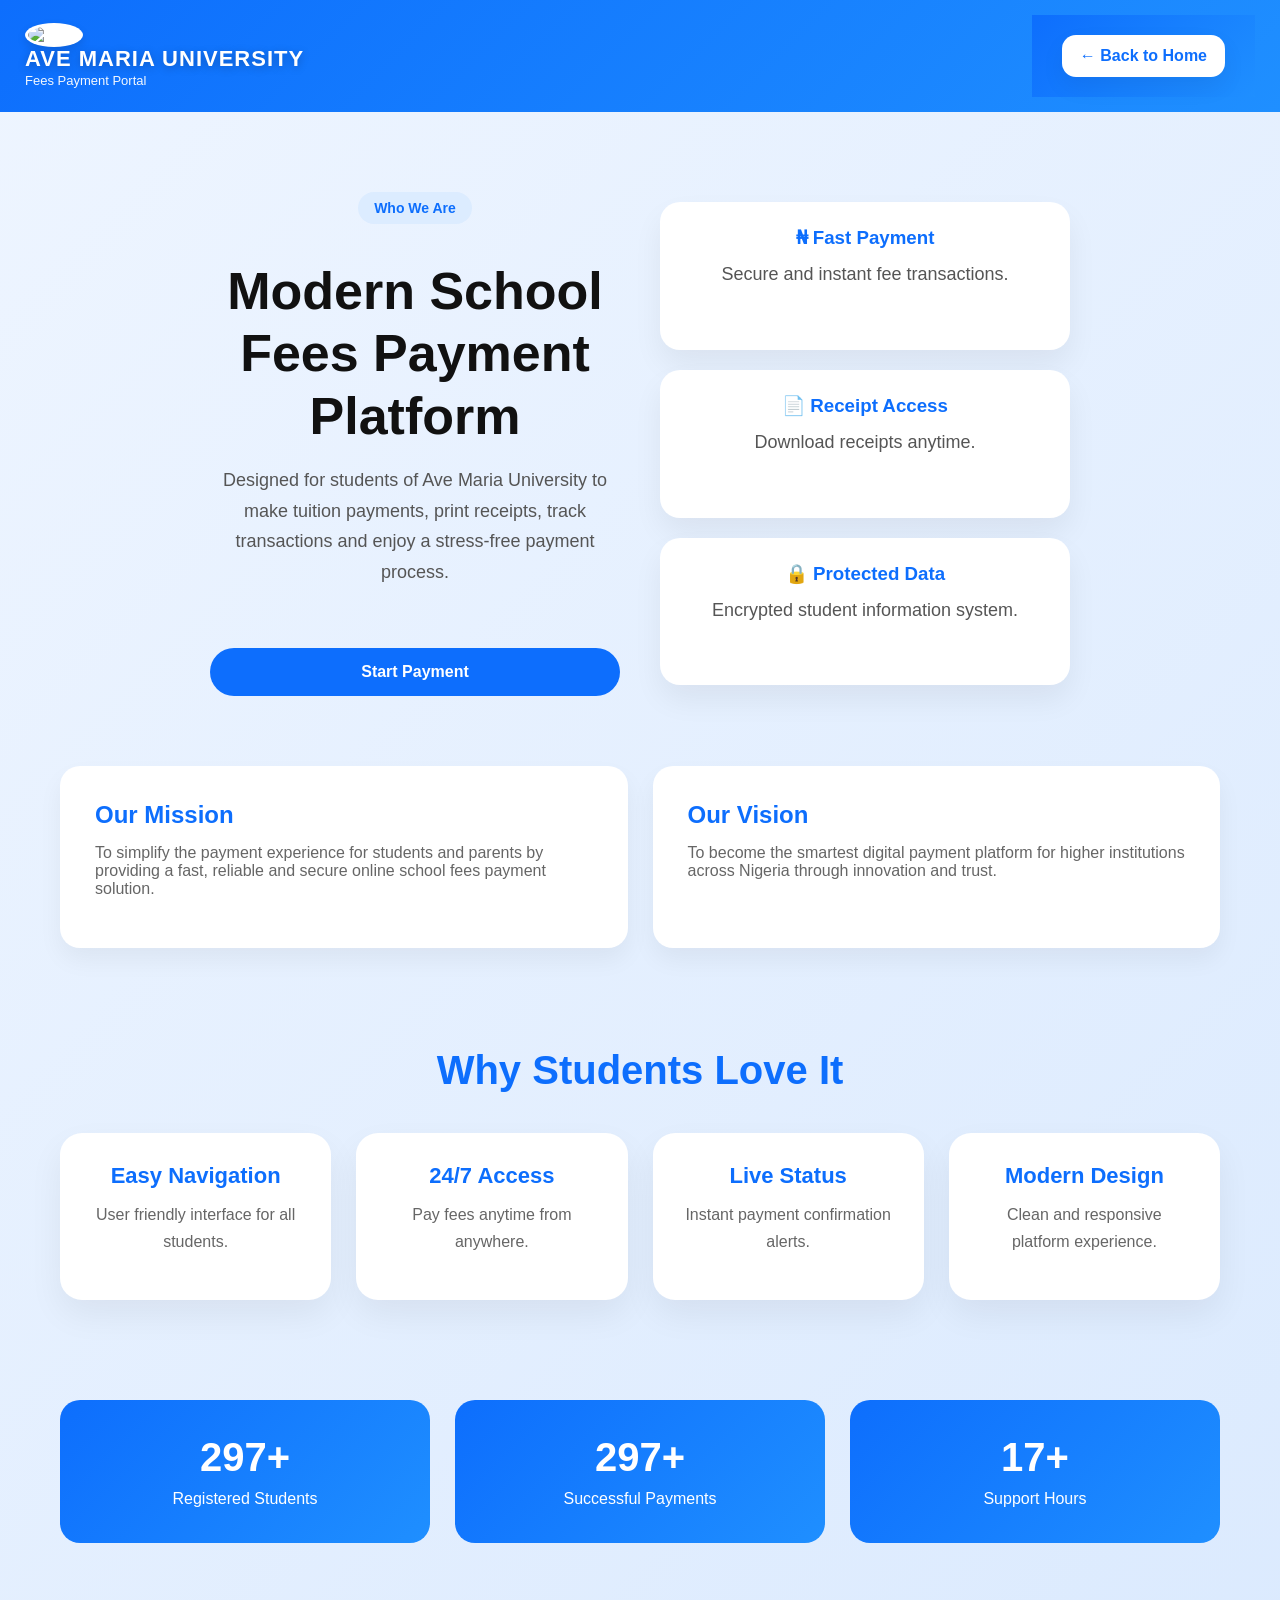
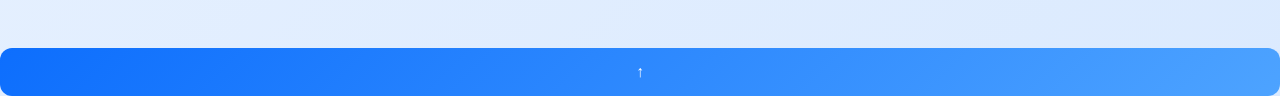
==== About.html @ d62d5ad3 "Add files via upload" ====
<!DOCTYPE html>
<html lang="en">
<head>
<meta charset="UTF-8">
<meta name="viewport" content="width=device-width, initial-scale=1.0">
<title>About Us | Ave Maria University Fees Portal</title>
<link rel="stylesheet" href="style.css">

<body>

<!-- HEADER -->
<header>
    <div class="logo">
    <img src="image/logo.jpg" alt="Logo">

    <div class="logo-text">
        <h2>AVE MARIA UNIVERSITY</h2>
        <span>Fees Payment Portal</span>
    </div>
</div>

    <header class="topbar">
    <a href="index.html" class="back-home">← Back to Home</a>
</header>

        
    </nav>
</header>

<!-- HERO -->
<section class="hero">
    <div class="hero-text">
        <span class="tag">Who We Are</span>
        <h1>Modern School Fees Payment Platform</h1>
        <p>
            Designed for students of Ave Maria University to make tuition payments,
            print receipts, track transactions and enjoy a stress-free payment process.
        </p>

        <a href="payment.html">
            <button>Start Payment</button>
        </a>
    </div>

    <div class="hero-card">
        <div class="card">
            <h3>₦ Fast Payment</h3>
            <p>Secure and instant fee transactions.</p>
        </div>

        <div class="card">
            <h3>📄 Receipt Access</h3>
            <p>Download receipts anytime.</p>
        </div>

        <div class="card">
            <h3>🔒 Protected Data</h3>
            <p>Encrypted student information system.</p>
        </div>
    </div>
</section>

<!-- ABOUT -->
<section class="about-section">

    <div class="box">
        <h2>Our Mission</h2>
        <p>
            To simplify the payment experience for students and parents by providing
            a fast, reliable and secure online school fees payment solution.
        </p>
    </div>

    <div class="box">
        <h2>Our Vision</h2>
        <p>
            To become the smartest digital payment platform for higher institutions
            across Nigeria through innovation and trust.
        </p>
    </div>

</section>

<!-- FEATURES -->
<section class="features">

    <h2>Why Students Love It</h2>

    <div class="grid">

        <div class="feature-card">
            <h3>Easy Navigation</h3>
            <p>User friendly interface for all students.</p>
        </div>

        <div class="feature-card">
            <h3>24/7 Access</h3>
            <p>Pay fees anytime from anywhere.</p>
        </div>

        <div class="feature-card">
            <h3>Live Status</h3>
            <p>Instant payment confirmation alerts.</p>
        </div>

        <div class="feature-card">
            <h3>Modern Design</h3>
            <p>Clean and responsive platform experience.</p>
        </div>

    </div>

</section>

<!-- COUNTER -->
<section class="counter-section">

    <div class="counter-box">
        <h3 id="students">0</h3>
        <span>Registered Students</span>
    </div>

    <div class="counter-box">
        <h3 id="payments">0</h3>
        <span>Successful Payments</span>
    </div>

    <div class="counter-box">
        <h3 id="support">0</h3>
        <span>Support Hours</span>
    </div>

</section>

<script src="script.js"></script>
</body>
</html>
---- style.css ----
*{
margin:0;
padding:0;
box-sizing:border-box;
font-family:Segoe UI, sans-serif;
}

html{
scroll-behavior:smooth;
}

body{
width:100%;
overflow-x:hidden;
}



*{
    margin:0;
    padding:0;
    box-sizing:border-box;
    font-family:'Inter',sans-serif;
}

body{
    background:#f7fbff;
    color:#111827;
}

/* HEADER */
.header{
    padding:18px 70px;
    display:flex;
    justify-content:space-between;
    align-items:center;
    background:linear-gradient(135deg,#0d6efd,#1f7bff);
    color:#fff;
}

.logo h2{
    font-size:22px;
}

.logo span{
    font-size:13px;
    opacity:.9;
}

nav{
    display:flex;
    gap:28px;
}

nav a{
    color:#fff;
    text-decoration:none;
    font-weight:500;
}

.actions{
    display:flex;
    gap:12px;
}

button{
    border:none;
    cursor:pointer;
}

.btn-light{
    background:#fff;
    color:#0d6efd;
    padding:10px 20px;
    border-radius:30px;
    font-weight:700;
}

.btn-outline{
    background:transparent;
    color:#fff;
    border:2px solid #fff;
    padding:10px 20px;
    border-radius:30px;
    font-weight:700;
}

/* HERO */
.hero{
    padding:80px 70px;
    display:grid;
    grid-template-columns:1fr 1fr;
    gap:60px;
    align-items:center;
}

.tag{
    color:#0d6efd;
    font-weight:700;
    margin-bottom:14px;
}

.hero-left h1{
    font-size:58px;
    line-height:1.1;
    margin-bottom:20px;
}

.sub{
    font-size:17px;
    color:#6b7280;
    line-height:1.7;
    max-width:560px;
}

.hero-btns{
    margin-top:28px;
    display:flex;
    gap:15px;
}

.primary-btn{
    background:#0d6efd;
    color:#fff;
    padding:14px 26px;
    border-radius:35px;
    font-weight:700;
}

.secondary-btn{
    background:#e8f1ff;
    color:#0d6efd;
    padding:14px 26px;
    border-radius:35px;
    font-weight:700;
}

.stats{
    display:flex;
    gap:18px;
    margin-top:35px;
}

.stat-box{
    background:#fff;
    padding:18px 24px;
    border-radius:18px;
    box-shadow:0 10px 25px rgba(0,0,0,.05);
}

.stat-box h3{
    color:#0d6efd;
    font-size:28px;
}

.stat-box span{
    color:#6b7280;
    font-size:14px;
}

/* RECEIPT */
.hero-right{
    display:flex;
    justify-content:center;
}

.receipt-card{
    width:360px;
    background:#fff;
    padding:28px;
    border-radius:24px;
    box-shadow:0 25px 50px rgba(13,110,253,.15);
    transform:rotate(4deg);
}

.receipt-top{
    display:flex;
    justify-content:space-between;
    align-items:center;
}

.receipt-top h3{
    font-size:20px;
}

.receipt-top span{
    background:#dcfce7;
    color:#16a34a;
    padding:6px 12px;
    border-radius:20px;
    font-size:13px;
    font-weight:700;
}

.line{
    height:1px;
    background:#e5e7eb;
    margin:18px 0;
}

.receipt-row{
    display:flex;
    justify-content:space-between;
    margin-bottom:16px;
}

.receipt-row p{
    color:#6b7280;
}

.green{
    color:#16a34a;
}

.download-btn{
    margin-top:12px;
    width:100%;
    background:#0d6efd;
    color:#fff;
    padding:14px;
    border-radius:14px;
    font-weight:700;
}

/* FEATURES */
.features{
    padding:40px 70px 90px;
}

.features h2{
    text-align:center;
    font-size:38px;
    margin-bottom:35px;
}

.feature-grid{
    display:grid;
    grid-template-columns:repeat(auto-fit,minmax(230px,1fr));
    gap:22px;
}

.card{
    background:#fff;
    padding:28px;
    border-radius:20px;
    box-shadow:0 10px 30px rgba(0,0,0,.05);
}

.card h3{
    margin-bottom:10px;
    color:#0d6efd;
}

.card p{
    color:#6b7280;
    line-height:1.6;
}

/* RESPONSIVE */
@media(max-width:950px){
    .hero{
        grid-template-columns:1fr;
    }

    .header{
        flex-direction:column;
        gap:16px;
        padding:25px;
    }

    nav{
        flex-wrap:wrap;
        justify-content:center;
    }

    .hero,
    .features{
        padding:40px 25px;
    }

    .hero-left h1{
        font-size:42px;
    }

    .stats{
        flex-direction:column;
    }
}
*{
margin:0;
padding:0;
box-sizing:border-box;
font-family:Segoe UI,sans-serif;
}

body{
background:linear-gradient(135deg,#eaf4ff,#ffffff);
min-height:100vh;
}

/* HEADER */
header{
display:flex;
justify-content:space-between;
align-items:center;
padding:18px 60px;
background:linear-gradient(135deg,#0d6efd,#1f8fff);
color:#fff;
flex-wrap:wrap;
}

.logo h2{
font-size:22px;
}

.logo span{
font-size:13px;
opacity:.9;
}

nav{
display:flex;
gap:20px;
}

nav a{
text-decoration:none;
color:#fff;
font-weight:500;
}

nav a:hover{
opacity:.8;
}

/* FORM */
.register-section{
display:flex;
justify-content:center;
align-items:center;
padding:50px 20px;
}

.register-card{
background:#fff;
width:100%;
max-width:500px;
padding:40px;
border-radius:20px;
box-shadow:0 15px 40px rgba(0,0,0,.08);
}

.register-card h1{
color:#0d6efd;
margin-bottom:10px;
}

.register-card p{
color:#666;
margin-bottom:25px;
}

.input-group{
margin-bottom:18px;
}

.input-group label{
display:block;
margin-bottom:8px;
font-weight:600;
color:#333;
}

.input-group input,
.input-group select{
width:100%;
padding:14px;
border:1px solid #d9e4f5;
border-radius:12px;
outline:none;
font-size:15px;
}

.input-group input:focus,
.input-group select:focus{
border-color:#0d6efd;
}

button{
width:100%;
padding:14px;
border:none;
border-radius:12px;
background:#0d6efd;
color:#fff;
font-size:16px;
font-weight:600;
cursor:pointer;
margin-top:10px;
}

button:hover{
background:#0958d9;
}

.bottom-text{
text-align:center;
margin-top:18px;
font-size:14px;
}

.bottom-text a{
color:#0d6efd;
text-decoration:none;
font-weight:600;
}

/* MOBILE */
@media(max-width:768px){

header{
padding:20px;
flex-direction:column;
gap:15px;
}

nav{
flex-wrap:wrap;
justify-content:center;
}

.register-card{
padding:25px;
}

}
*{
margin:0;
padding:0;
box-sizing:border-box;
font-family:Segoe UI,sans-serif;
}

body{
background:#f8fbff;
color:#111;
}

/* HEADER */
header{
display:flex;
justify-content:space-between;
align-items:center;
padding:18px 60px;
background:linear-gradient(135deg,#0d6efd,#1f8fff);
color:#fff;
flex-wrap:wrap;
}

.logo h2{
font-size:22px;
}

.logo span{
font-size:13px;
opacity:.9;
}

nav{
display:flex;
gap:20px;
}

nav a{
text-decoration:none;
color:#fff;
font-weight:500;
}

nav a:hover{
opacity:.8;
}

/* HERO */
.hero{
display:flex;
justify-content:space-between;
align-items:center;
padding:80px 60px;
gap:40px;
flex-wrap:wrap;
}

.hero-text{
flex:1;
min-width:300px;
}

.tag{
background:#dbeaff;
color:#0d6efd;
padding:8px 16px;
border-radius:20px;
font-size:14px;
font-weight:600;
}

.hero-text h1{
font-size:52px;
margin:20px 0;
line-height:1.2;
}

.hero-text p{
font-size:18px;
color:#555;
line-height:1.7;
max-width:550px;
}

.hero-text button{
margin-top:25px;
padding:14px 28px;
border:none;
border-radius:30px;
background:#0d6efd;
color:#fff;
font-size:16px;
font-weight:600;
cursor:pointer;
}

.hero-card{
flex:1;
display:grid;
grid-template-columns:1fr;
gap:20px;
min-width:300px;
}

.card{
background:#fff;
padding:25px;
border-radius:20px;
box-shadow:0 15px 30px rgba(0,0,0,.06);
transition:.3s;
}

.card:hover{
transform:translateY(-8px);
}

/* ABOUT BOX */
.about-section{
padding:20px 60px 70px;
display:grid;
grid-template-columns:repeat(auto-fit,minmax(300px,1fr));
gap:25px;
}

.box{
background:#fff;
padding:35px;
border-radius:20px;
box-shadow:0 12px 25px rgba(0,0,0,.05);
}

.box h2{
color:#0d6efd;
margin-bottom:15px;
}

/* FEATURES */
.features{
padding:30px 60px 80px;
text-align:center;
}

.features h2{
font-size:40px;
margin-bottom:40px;
}

.grid{
display:grid;
grid-template-columns:repeat(auto-fit,minmax(220px,1fr));
gap:25px;
}

.feature-card{
background:#fff;
padding:28px;
border-radius:18px;
box-shadow:0 10px 20px rgba(0,0,0,.05);
transition:.3s;
}

.feature-card:hover{
transform:translateY(-10px);
}

.feature-card h3{
color:#0d6efd;
margin-bottom:12px;
}

/* COUNTER */
.counter-section{
padding:20px 60px 90px;
display:grid;
grid-template-columns:repeat(auto-fit,minmax(220px,1fr));
gap:25px;
}

.counter-box{
background:linear-gradient(135deg,#0d6efd,#1f8fff);
padding:35px;
border-radius:20px;
text-align:center;
color:#fff;
}

.counter-box h3{
font-size:40px;
margin-bottom:10px;
}

/* MOBILE */
@media(max-width:900px){

header{
padding:20px;
flex-direction:column;
gap:15px;
}

nav{
flex-wrap:wrap;
justify-content:center;
}

.hero,
.about-section,
.features,
.counter-section{
padding-left:20px;
padding-right:20px;
}

.hero-text h1{
font-size:38px;
}

}
/* Create Account Button */

.create-account-btn{
    position:relative;
    padding:14px 28px;
    border:none;
    border-radius:40px;
    background:linear-gradient(135deg,#0d6efd,#4da3ff);
    color:#fff;
    font-size:16px;
    font-weight:700;
    cursor:pointer;
    overflow:hidden;
    transition:0.35s ease;
    box-shadow:0 10px 25px rgba(13,110,253,.25);
}

.create-account-btn:hover{
    transform:translateY(-4px) scale(1.03);
    box-shadow:0 18px 35px rgba(13,110,253,.35);
}

/* shine effect */
.create-account-btn::before{
    content:"";
    position:absolute;
    top:0;
    left:-100%;
    width:60%;
    height:100%;
    background:rgba(255,255,255,.25);
    transform:skewX(-25deg);
    transition:0.7s;
}

.create-account-btn:hover::before{
    left:130%;
}

/* pulse glow */
.create-account-btn::after{
    content:"";
    position:absolute;
    inset:0;
    border-radius:40px;
    border:2px solid rgba(255,255,255,.25);
    animation:pulseGlow 2s infinite;
}

@keyframes pulseGlow{
    0%{
        transform:scale(1);
        opacity:1;
    }
    100%{
        transform:scale(1.15);
        opacity:0;
    }
}

/* mobile */
@media(max-width:768px){
    .create-account-btn{
        width:100%;
        padding:15px;
    }
}
/* FOOTER */

.footer{
background:linear-gradient(135deg,#081b45,#0d6efd);
color:#fff;
margin-top:80px;
padding:0;
overflow:hidden;
}

.footer-top{
display:grid;
grid-template-columns:repeat(auto-fit,minmax(220px,1fr));
gap:30px;
padding:45px 60px 25px;
align-items:center;
}

.footer-brand h3{
font-size:22px;
margin-bottom:8px;
}

.footer-brand p{
opacity:.85;
font-size:15px;
}

.footer-links{
display:flex;
gap:20px;
flex-wrap:wrap;
justify-content:center;
}

.footer-links a{
text-decoration:none;
color:#fff;
font-weight:500;
position:relative;
transition:.3s;
}

.footer-links a::after{
content:"";
position:absolute;
left:0;
bottom:-5px;
width:0%;
height:2px;
background:#fff;
transition:.3s;
}

.footer-links a:hover::after{
width:100%;
}

.footer-links a:hover{
opacity:.85;
}

.footer-credit{
text-align:right;
font-size:15px;
}

.footer-credit strong{
color:#dff0ff;
}

.footer-bottom{
border-top:1px solid rgba(255,255,255,.15);
padding:18px 20px;
text-align:center;
font-size:14px;
opacity:.9;
}

/* glow animation */
.footer{
animation:footerGlow 6s infinite alternate;
}

@keyframes footerGlow{
0%{
box-shadow:0 -5px 25px rgba(13,110,253,.12);
}
100%{
box-shadow:0 -10px 35px rgba(255,255,255,.10);
}
}

/* mobile */
@media(max-width:768px){

.footer-top{
padding:35px 20px;
text-align:center;
}

.footer-credit{
text-align:center;
}

.footer-links{
justify-content:center;
}

}
*{
margin:0;
padding:0;
box-sizing:border-box;
font-family:Segoe UI,sans-serif;
}

body{
background:#f7fbff;
color:#111;
}

/* HEADER */
.header{
display:flex;
justify-content:space-between;
align-items:center;
padding:18px 60px;
background:linear-gradient(135deg,#0d6efd,#1f8fff);
color:#fff;
flex-wrap:wrap;
}

.logo h2{
font-size:22px;
}

.logo span{
font-size:13px;
opacity:.9;
}

nav{
display:flex;
gap:18px;
}

nav a{
color:#fff;
text-decoration:none;
font-weight:500;
transition:.3s;
}

nav a:hover,
nav a.active{
opacity:.8;
}

/* HERO */
.hero{
padding:80px 60px 50px;
text-align:center;
}

.tag{
display:inline-block;
padding:8px 16px;
background:#dcecff;
color:#0d6efd;
border-radius:30px;
font-size:14px;
font-weight:600;
}

.hero h1{
font-size:52px;
margin:20px 0 15px;
}

.hero p{
max-width:700px;
margin:auto;
font-size:18px;
color:#555;
line-height:1.7;
}

/* CONTACT */
.contact-wrapper{
display:grid;
grid-template-columns:1.2fr .8fr;
gap:30px;
padding:20px 60px 80px;
}

.contact-card,
.info-card{
background:#fff;
padding:35px;
border-radius:22px;
box-shadow:0 15px 35px rgba(0,0,0,.06);
}

.contact-card h2,
.info-card h2{
color:#0d6efd;
margin-bottom:25px;
}

.input-group{
margin-bottom:18px;
}

.input-group label{
display:block;
font-weight:600;
margin-bottom:8px;
}

.input-group input,
.input-group textarea{
width:100%;
padding:14px;
border:1px solid #d9e6ff;
border-radius:14px;
outline:none;
font-size:15px;
resize:none;
}

.input-group input:focus,
.input-group textarea:focus{
border-color:#0d6efd;
}

button{
width:100%;
padding:15px;
border:none;
border-radius:14px;
background:linear-gradient(135deg,#0d6efd,#3d8bfd);
color:#fff;
font-size:16px;
font-weight:700;
cursor:pointer;
transition:.3s;
}

button:hover{
transform:translateY(-3px);
box-shadow:0 12px 25px rgba(13,110,253,.25);
}

/* INFO */
.info-box{
padding:18px;
border:1px solid #edf3ff;
border-radius:16px;
margin-bottom:15px;
transition:.3s;
}

.info-box:hover{
transform:translateY(-5px);
box-shadow:0 12px 20px rgba(0,0,0,.05);
}

.info-box h4{
margin-bottom:8px;
color:#0d6efd;
}

.info-box p{
color:#555;
line-height:1.6;
}

/* REVEAL */
.reveal{
opacity:0;
transform:translateY(40px);
transition:1s ease;
}

.reveal.show{
opacity:1;
transform:translateY(0);
}

/* MOBILE */
@media(max-width:950px){

.header{
padding:20px;
flex-direction:column;
gap:15px;
}

nav{
flex-wrap:wrap;
justify-content:center;
}

.hero,
.contact-wrapper{
padding-left:20px;
padding-right:20px;
}

.hero h1{
font-size:38px;
}

.contact-wrapper{
grid-template-columns:1fr;
}

}
/* THEME TOGGLE BUTTON */

header{
position:relative;
}

.theme-toggle{
position:absolute;
top:18px;
right:20px;
width:46px;
height:46px;
border:none;
border-radius:50%;
background:rgba(255,255,255,.18);
backdrop-filter:blur(8px);
color:#fff;
font-size:22px;
cursor:pointer;
transition:.35s ease;
box-shadow:0 8px 20px rgba(0,0,0,.12);
z-index:999;
}

.theme-toggle:hover{
transform:rotate(20deg) scale(1.08);
background:rgba(255,255,255,.28);
}

/* DARK MODE */

body.dark-mode{
background:#0f172a;
color:#fff;
transition:.4s ease;
}

body.dark-mode header{
background:linear-gradient(135deg,#020617,#0f172a);
}

body.dark-mode nav a{
color:#fff;
}

body.dark-mode .card,
body.dark-mode .box,
body.dark-mode .feature-card,
body.dark-mode .contact-card,
body.dark-mode .info-card,
body.dark-mode .register-card,
body.dark-mode .receipt-card{
background:#1e293b;
color:#fff;
box-shadow:none;
}

body.dark-mode p,
body.dark-mode span,
body.dark-mode label{
color:#d1d5db;
}

body.dark-mode input,
body.dark-mode textarea,
body.dark-mode select{
background:#0f172a;
color:#fff;
border:1px solid #334155;
}

body.dark-mode .theme-toggle{
background:rgba(255,255,255,.08);
color:#ffd54f;
}

/* MOBILE */
@media(max-width:768px){

.theme-toggle{
top:15px;
right:15px;
width:42px;
height:42px;
font-size:20px;
}

}
*{
margin:0;
padding:0;
box-sizing:border-box;
font-family:Segoe UI,sans-serif;
}

body{
background:linear-gradient(135deg,#eef5ff,#dcecff);
min-height:100vh;
color:#111;
transition:.4s;
}

/* HEADER */
.header{
display:flex;
justify-content:space-between;
align-items:center;
padding:18px 60px;
background:linear-gradient(135deg,#0d6efd,#1f8fff);
color:#fff;
position:relative;
flex-wrap:wrap;
}

.logo h2{
font-size:22px;
}

.logo span{
font-size:13px;
opacity:.9;
}

nav{
display:flex;
gap:18px;
}

nav a{
color:#fff;
text-decoration:none;
font-weight:500;
}

nav a.active,
nav a:hover{
opacity:.8;
}

/* theme */
.theme-toggle{
position:absolute;
top:18px;
right:20px;
width:44px;
height:44px;
border:none;
border-radius:50%;
background:rgba(255,255,255,.18);
color:#fff;
font-size:20px;
cursor:pointer;
}

/* LOGIN */
.login-wrapper{
display:grid;
grid-template-columns:1fr 1fr;
gap:40px;
padding:70px 60px;
align-items:center;
}

/* LEFT */
.login-info h1{
font-size:58px;
margin:15px 0;
}

.login-info p{
font-size:18px;
line-height:1.7;
color:#555;
max-width:500px;
}

.tag{
display:inline-block;
padding:8px 16px;
border-radius:30px;
background:#dcecff;
color:#0d6efd;
font-weight:600;
}

.glass-card{
margin-top:20px;
padding:22px;
background:rgba(255,255,255,.55);
backdrop-filter:blur(10px);
border-radius:18px;
box-shadow:0 10px 25px rgba(0,0,0,.05);
}

.glass-card h3{
color:#0d6efd;
margin-bottom:8px;
}

/* RIGHT */
.login-card{
background:#fff;
padding:40px;
border-radius:24px;
box-shadow:0 20px 45px rgba(0,0,0,.08);
}

.login-card h2{
font-size:34px;
color:#0d6efd;
margin-bottom:8px;
}

.login-card p{
color:#666;
margin-bottom:22px;
}

.input-group{
margin-bottom:18px;
}

.input-group label{
display:block;
font-weight:600;
margin-bottom:8px;
}

.input-group input{
width:100%;
padding:15px;
border:1px solid #dbe4f5;
border-radius:14px;
outline:none;
font-size:15px;
}

.input-group input:focus{
border-color:#0d6efd;
}

.password-box{
position:relative;
}

.password-box span{
position:absolute;
right:15px;
top:50%;
transform:translateY(-50%);
cursor:pointer;
font-size:18px;
}

.options{
display:flex;
justify-content:space-between;
align-items:center;
margin-bottom:20px;
font-size:14px;
}

.options a{
color:#0d6efd;
text-decoration:none;
}

.login-btn,
.google-btn{
width:100%;
padding:15px;
border:none;
border-radius:14px;
font-size:16px;
font-weight:700;
cursor:pointer;
transition:.3s;
}

.login-btn{
background:linear-gradient(135deg,#0d6efd,#4d9dff);
color:#fff;
}

.login-btn:hover{
transform:translateY(-3px);
box-shadow:0 12px 25px rgba(13,110,253,.25);
}

.google-btn{
margin-top:18px;
background:#f4f6fb;
color:#111;
}

.divider{
text-align:center;
margin:20px 0 0;
position:relative;
}

.divider span{
background:#fff;
padding:0 12px;
position:relative;
z-index:2;
color:#666;
}

.divider::before{
content:"";
position:absolute;
left:0;
top:50%;
width:100%;
height:1px;
background:#e6edf8;
}

.bottom-text{
text-align:center;
margin-top:20px;
font-size:14px;
}

.bottom-text a{
color:#0d6efd;
font-weight:600;
text-decoration:none;
}

/* DARK MODE */
body.dark-mode{
background:#0f172a;
color:#fff;
}

body.dark-mode .login-card,
body.dark-mode .glass-card{
background:#1e293b;
color:#fff;
}

body.dark-mode .login-card p,
body.dark-mode .login-info p{
color:#cbd5e1;
}

body.dark-mode input{
background:#0f172a;
color:#fff;
border:1px solid #334155;
}

body.dark-mode .divider span{
background:#1e293b;
}

body.dark-mode .google-btn{
background:#334155;
color:#fff;
}

/* MOBILE */
@media(max-width:950px){

.header{
padding:20px;
flex-direction:column;
gap:15px;
}

nav{
flex-wrap:wrap;
justify-content:center;
}

.login-wrapper{
grid-template-columns:1fr;
padding:40px 20px;
}

.login-info h1{
font-size:40px;
}

.login-card{
padding:25px;
}

}
*{
margin:0;
padding:0;
box-sizing:border-box;
font-family:Segoe UI,sans-serif;
}

body{
background:#f7fbff;
color:#111;
transition:.4s;
}

/* header */
.header{
display:flex;
justify-content:space-between;
align-items:center;
padding:18px 60px;
background:linear-gradient(135deg,#0d6efd,#1f8fff);
color:#fff;
flex-wrap:wrap;
position:relative;
}

.logo h2{font-size:22px;}
.logo span{font-size:13px;opacity:.9;}

nav{
display:flex;
gap:18px;
}

nav a{
color:#fff;
text-decoration:none;
font-weight:500;
}

nav a.active{opacity:.8;}

.theme-toggle{
position:absolute;
right:20px;
top:16px;
width:42px;
height:42px;
border:none;
border-radius:50%;
background:rgba(255,255,255,.2);
color:#fff;
font-size:20px;
cursor:pointer;
}

/* hero */
.hero{
padding:60px;
}

.tag{
display:inline-block;
padding:8px 15px;
border-radius:30px;
background:#dcecff;
color:#0d6efd;
font-weight:600;
}

.hero h1{
font-size:52px;
margin:18px 0;
}

.hero p{
color:#555;
font-size:18px;
margin-bottom:35px;
}

.summary-grid{
display:grid;
grid-template-columns:repeat(auto-fit,minmax(220px,1fr));
gap:20px;
}

.summary-card{
background:#fff;
padding:28px;
border-radius:20px;
box-shadow:0 15px 30px rgba(0,0,0,.05);
}

.summary-card h3{
font-size:32px;
color:#0d6efd;
margin-bottom:10px;
}

/* table */
.table-section{
padding:0 60px 80px;
}

.table-top{
display:flex;
gap:15px;
margin-bottom:20px;
flex-wrap:wrap;
}

.table-top input,
.table-top select{
padding:14px;
border:1px solid #dbe5f5;
border-radius:12px;
outline:none;
}

.table-top input{
flex:1;
min-width:260px;
}

.table-wrapper{
background:#fff;
border-radius:22px;
overflow:auto;
box-shadow:0 15px 35px rgba(0,0,0,.06);
}

table{
width:100%;
border-collapse:collapse;
min-width:1000px;
}

th,td{
padding:18px;
text-align:left;
border-bottom:1px solid #edf2fa;
}

th{
background:#f7faff;
font-size:14px;
color:#0d6efd;
}

.badge{
padding:7px 14px;
border-radius:30px;
font-size:13px;
font-weight:700;
}

.success{
background:#d1fae5;
color:#065f46;
}

.pending{
background:#fef3c7;
color:#92400e;
}

.failed{
background:#fee2e2;
color:#991b1b;
}

.mini-btn{
padding:9px 16px;
border:none;
border-radius:12px;
background:#0d6efd;
color:#fff;
cursor:pointer;
}

/* dark mode */
body.dark-mode{
background:#0f172a;
color:#fff;
}

body.dark-mode .summary-card,
body.dark-mode .table-wrapper{
background:#1e293b;
}

body.dark-mode th{
background:#243247;
}

body.dark-mode td,
body.dark-mode p{
color:#d1d5db;
}

body.dark-mode input,
body.dark-mode select{
background:#0f172a;
color:#fff;
border:1px solid #334155;
}

/* mobile */
@media(max-width:950px){

.header{
padding:20px;
flex-direction:column;
gap:15px;
}

nav{
flex-wrap:wrap;
justify-content:center;
}

.hero,
.table-section{
padding-left:20px;
padding-right:20px;
}

.hero h1{
font-size:38px;
}

}
*{
margin:0;
padding:0;
box-sizing:border-box;
font-family:Segoe UI,sans-serif;
}

body{
background:linear-gradient(135deg,#eef5ff,#dbeafe);
min-height:100vh;
color:#111;
transition:.4s;
}

/* HEADER */
.header{
display:flex;
justify-content:space-between;
align-items:center;
padding:18px 60px;
background:linear-gradient(135deg,#0d6efd,#1f8fff);
color:#fff;
flex-wrap:wrap;
position:relative;
}

.logo h2{font-size:22px;}
.logo span{font-size:13px;opacity:.9;}

nav{
display:flex;
gap:18px;
}

nav a{
color:#fff;
text-decoration:none;
font-weight:500;
}

nav a.active,
nav a:hover{
opacity:.8;
}

.theme-toggle{
position:absolute;
right:20px;
top:16px;
width:42px;
height:42px;
border:none;
border-radius:50%;
background:rgba(255,255,255,.2);
color:#fff;
font-size:20px;
cursor:pointer;
}

/* ACCESS */
.access-wrapper{
display:grid;
grid-template-columns:1fr 1fr;
gap:40px;
padding:70px 60px;
align-items:center;
}

.tag{
display:inline-block;
padding:8px 16px;
border-radius:30px;
background:#dcecff;
color:#0d6efd;
font-weight:600;
}

.left-side h1{
font-size:54px;
margin:18px 0;
}

.left-side p{
font-size:18px;
line-height:1.7;
color:#555;
max-width:520px;
}

.info-card{
margin-top:18px;
padding:22px;
background:rgba(255,255,255,.7);
border-radius:18px;
box-shadow:0 12px 25px rgba(0,0,0,.05);
}

.info-card h3{
color:#0d6efd;
margin-bottom:8px;
}

/* LOGIN CARD */
.login-card{
background:#fff;
padding:40px;
border-radius:24px;
box-shadow:0 20px 45px rgba(0,0,0,.08);
}

.login-card h2{
font-size:34px;
color:#0d6efd;
margin-bottom:8px;
}

.login-card p{
color:#666;
margin-bottom:22px;
}

.input-group{
margin-bottom:18px;
}

.input-group label{
display:block;
font-weight:600;
margin-bottom:8px;
}

.input-group input{
width:100%;
padding:15px;
border:1px solid #dbe5f5;
border-radius:14px;
outline:none;
font-size:15px;
}

.input-group input:focus{
border-color:#0d6efd;
}

.password-box{
position:relative;
}

.password-box span{
position:absolute;
right:15px;
top:50%;
transform:translateY(-50%);
cursor:pointer;
}

.login-btn{
width:100%;
padding:15px;
border:none;
border-radius:14px;
background:linear-gradient(135deg,#0d6efd,#4da3ff);
color:#fff;
font-size:16px;
font-weight:700;
cursor:pointer;
transition:.3s;
}

.login-btn:hover{
transform:translateY(-3px);
box-shadow:0 12px 25px rgba(13,110,253,.25);
}

.bottom-text{
margin-top:18px;
text-align:center;
font-size:14px;
}

.bottom-text a{
color:#0d6efd;
font-weight:600;
text-decoration:none;
}

/* DARK MODE */
body.dark-mode{
background:#0f172a;
color:#fff;
}

body.dark-mode .login-card,
body.dark-mode .info-card{
background:#1e293b;
}

body.dark-mode p,
body.dark-mode .login-card p{
color:#cbd5e1;
}

body.dark-mode input{
background:#0f172a;
color:#fff;
border:1px solid #334155;
}

/* MOBILE */
@media(max-width:950px){

.header{
padding:20px;
flex-direction:column;
gap:15px;
}

nav{
flex-wrap:wrap;
justify-content:center;
}

.access-wrapper{
grid-template-columns:1fr;
padding:40px 20px;
}

.left-side h1{
font-size:38px;
}

.login-card{
padding:25px;
}

}
/* TABLET */
@media (max-width: 1024px){

header{
padding:15px 20px !important;
flex-direction:column;
gap:10px;
text-align:center;
}

nav{
flex-wrap:wrap;
justify-content:center;
gap:10px;
}

.hero,
.login-wrapper,
.contact-wrapper,
.access-wrapper,
.features,
.table-section{
padding:40px 20px !important;
grid-template-columns:1fr !important;
}

h1{
font-size:36px !important;
}

}

/* MOBILE */
@media (max-width: 600px){

h1{
font-size:28px !important;
}

h2{
font-size:22px !important;
}

button{
width:100%;
}

nav a{
font-size:14px;
}

header{
text-align:center;
}

.hero,
.login-wrapper,
.contact-wrapper,
.access-wrapper{
padding:30px 15px !important;
}

}
header{
display:flex;
justify-content:space-between;
align-items:center;
flex-wrap:wrap;
gap:10px;
}
input, select, textarea{
width:100%;
padding:14px;
font-size:16px;
}

button{
min-height:48px;
font-size:16px;
}
nav{
display:flex;
flex-wrap:wrap;
gap:15px;
}

nav a{
padding:8px 12px;
border-radius:8px;
}

nav a:hover{
background:rgba(255,255,255,0.2);
}
*{
margin:0;
padding:0;
box-sizing:border-box;
font-family:Segoe UI,sans-serif;
}

body{
background:#f6f9ff;
color:#111;
}

/* HEADER */
header{
display:flex;
justify-content:space-between;
align-items:center;
padding:15px 25px;
background:linear-gradient(135deg,#0d6efd,#1f8fff);
color:#fff;
}

header button{
background:rgba(255,255,255,.2);
border:none;
color:#fff;
padding:10px;
border-radius:50%;
cursor:pointer;
}

/* LAYOUT */
.container{
display:grid;
grid-template-columns:1.2fr .8fr;
gap:25px;
padding:40px;
}

/* FORM */
.form-box,
.summary-box{
background:#fff;
padding:25px;
border-radius:18px;
box-shadow:0 10px 25px rgba(0,0,0,.08);
}

h2{
color:#0d6efd;
margin-bottom:10px;
}

p{
color:#666;
margin-bottom:15px;
}

label{
display:block;
margin-top:10px;
font-weight:600;
}

input,select{
width:100%;
padding:12px;
margin-top:5px;
border-radius:10px;
border:1px solid #ddd;
outline:none;
}

button{
margin-top:15px;
width:100%;
padding:14px;
border:none;
border-radius:12px;
background:linear-gradient(135deg,#0d6efd,#4da3ff);
color:#fff;
font-weight:700;
cursor:pointer;
}

/* SUMMARY */
.summary p{
padding:8px 0;
border-bottom:1px solid #eee;
}

.bank-box{
margin-top:20px;
padding:15px;
background:#f4f8ff;
border-radius:12px;
}

/* DARK MODE */
body.dark{
background:#0f172a;
color:#fff;
}

body.dark .form-box,
body.dark .summary-box{
background:#1e293b;
color:#fff;
}

body.dark input,
body.dark select{
background:#0f172a;
color:#fff;
border:1px solid #334155;
}

body.dark .bank-box{
background:#0f172a;
}

/* MOBILE */
@media(max-width:900px){
.container{
grid-template-columns:1fr;
padding:20px;
}
}
.back-btn{
position:absolute;
left:20px;
top:15px;
padding:10px 15px;
border:none;
border-radius:10px;
background:rgba(255,255,255,.2);
color:#fff;
font-weight:600;
cursor:pointer;
transition:.3s;
}

.back-btn:hover{
background:rgba(255,255,255,.35);
transform:translateX(-3px);
}
.brand-title{
font-size:22px;
font-weight:900;
letter-spacing:2px;
text-transform:uppercase;
color:#fff;
text-shadow:0 2px 10px rgba(0,0,0,.2);
}
.brand-title{
font-size:22px;
font-weight:900;
letter-spacing:3px;
text-transform:uppercase;
color:#ffffff;
background:linear-gradient(90deg,#fff,#cfe3ff);
-webkit-background-clip:text;
-webkit-text-fill-color:transparent;
text-shadow:0 0 20px rgba(13,110,253,.4);
}
.brand-title{
font-size:22px;
font-weight:900;
letter-spacing:2px;
text-transform:uppercase;
color:#fff;
background:none;
-webkit-text-fill-color:unset;
}
*{
margin:0;
padding:0;
box-sizing:border-box;
font-family:Segoe UI,sans-serif;
}

body{
background:#f7fbff;
color:#111;
transition:.4s;
overflow-x:hidden;
}

/* HEADER */
.header{
display:flex;
justify-content:space-between;
align-items:center;
padding:18px 60px;
background:linear-gradient(135deg,#0d6efd,#1f8fff);
color:#fff;
flex-wrap:wrap;
position:relative;
}

.logo h2{
font-size:22px;
font-weight:900;
}

.logo span{
font-size:13px;
opacity:.9;
}

nav{
display:flex;
gap:18px;
flex-wrap:wrap;
}

nav a{
color:#fff;
text-decoration:none;
font-weight:500;
padding:8px 12px;
border-radius:10px;
transition:.3s;
}

nav a:hover,
nav a.active{
background:rgba(255,255,255,.18);
}

.theme-toggle{
position:absolute;
right:20px;
top:16px;
width:42px;
height:42px;
border:none;
border-radius:50%;
background:rgba(255,255,255,.18);
color:#fff;
font-size:20px;
cursor:pointer;
}

/* HERO */
.hero{
text-align:center;
padding:80px 20px 50px;
max-width:900px;
margin:auto;
}

.tag{
display:inline-block;
padding:8px 16px;
border-radius:30px;
background:#dcecff;
color:#0d6efd;
font-weight:700;
margin-bottom:18px;
}

.hero h1{
font-size:52px;
line-height:1.2;
margin-bottom:18px;
}

.hero p{
font-size:18px;
color:#555;
line-height:1.7;
}

/* FEATURES */
.feature-section{
padding:20px 60px 70px;
display:grid;
grid-template-columns:repeat(auto-fit,minmax(260px,1fr));
gap:25px;
}

.feature-card{
background:#fff;
padding:30px;
border-radius:22px;
box-shadow:0 15px 35px rgba(0,0,0,.06);
transition:.35s;
opacity:0;
transform:translateY(40px);
}

.feature-card.show{
opacity:1;
transform:translateY(0);
}

.feature-card:hover{
transform:translateY(-10px);
box-shadow:0 20px 40px rgba(13,110,253,.12);
}

.icon{
font-size:34px;
margin-bottom:15px;
}

.feature-card h3{
color:#0d6efd;
margin-bottom:12px;
font-size:22px;
}

.feature-card p{
color:#666;
line-height:1.7;
}

/* STATS */
.stats{
padding:0 60px 80px;
display:grid;
grid-template-columns:repeat(auto-fit,minmax(240px,1fr));
gap:20px;
}

.stat-box{
background:linear-gradient(135deg,#0d6efd,#4da3ff);
padding:35px;
border-radius:22px;
color:#fff;
text-align:center;
box-shadow:0 15px 35px rgba(13,110,253,.18);
}

.stat-box h2{
font-size:42px;
margin-bottom:10px;
}

/* DARK */
body.dark{
background:#0f172a;
color:#fff;
}

body.dark .feature-card,
body.dark .stat-box{
box-shadow:none;
}

body.dark .feature-card{
background:#1e293b;
}

body.dark .hero p,
body.dark .feature-card p{
color:#cbd5e1;
}

/* MOBILE */
@media(max-width:950px){

.header{
padding:20px;
flex-direction:column;
gap:15px;
}

nav{
justify-content:center;
}

.hero h1{
font-size:38px;
}

.feature-section,
.stats{
padding-left:20px;
padding-right:20px;
}

}

@media(max-width:600px){

.hero h1{
font-size:30px;
}

.theme-toggle{
position:static;
}

}
/* Small responsive logo */
.logo img{
width:38px;
height:38px;
object-fit:contain;
border-radius:50%;
background:#fff;
padding:3px;
box-shadow:0 4px 10px rgba(0,0,0,.12);
}

/* smaller for mobile */
@media(max-width:600px){
.logo img{
width:30px;
height:30px;
padding:2px;
}
}
/* CONTACT PAGE */
.contact-hero{
text-align:center;
padding:70px 20px 40px;
max-width:850px;
margin:auto;
position:relative;
z-index:2;
}

.contact-hero h1{
font-size:52px;
margin:15px 0;
}

.contact-hero p{
font-size:18px;
line-height:1.7;
color:#666;
}

.contact-wrap{
display:grid;
grid-template-columns:1fr 1fr;
gap:30px;
padding:20px 60px 80px;
position:relative;
z-index:2;
}

.glass{
background:rgba(255,255,255,.75);
backdrop-filter:blur(14px);
border-radius:24px;
padding:30px;
box-shadow:0 18px 35px rgba(0,0,0,.08);
}

.contact-info h2,
.contact-form h2{
color:#0d6efd;
margin-bottom:20px;
}

.info-box{
display:flex;
gap:15px;
align-items:flex-start;
margin-bottom:20px;
padding:16px;
border-radius:18px;
background:rgba(13,110,253,.05);
}

.info-box span{
font-size:26px;
}

.info-box h4{
margin-bottom:5px;
}

.info-box p{
color:#666;
}

.socials{
margin-top:25px;
display:flex;
gap:12px;
}

.socials a{
width:44px;
height:44px;
display:flex;
align-items:center;
justify-content:center;
border-radius:50%;
background:#0d6efd;
color:#fff;
text-decoration:none;
font-size:20px;
transition:.3s;
}

.socials a:hover{
transform:translateY(-6px);
}

.contact-form form{
display:grid;
gap:15px;
}

.contact-form input,
.contact-form select,
.contact-form textarea{
width:100%;
padding:14px;
border:1px solid #dbe4f5;
border-radius:14px;
outline:none;
font-size:15px;
}

.contact-form input:focus,
.contact-form select:focus,
.contact-form textarea:focus{
border-color:#0d6efd;
}

.contact-form button{
padding:15px;
border:none;
border-radius:14px;
background:linear-gradient(135deg,#0d6efd,#4da3ff);
color:#fff;
font-weight:700;
cursor:pointer;
transition:.3s;
}

.contact-form button:hover{
transform:translateY(-3px);
box-shadow:0 12px 25px rgba(13,110,253,.2);
}

/* FLOATING SHAPES */
.float{
position:fixed;
border-radius:50%;
filter:blur(8px);
opacity:.35;
z-index:1;
animation:floaty 8s ease-in-out infinite;
}

.shape1{
width:180px;
height:180px;
background:#0d6efd;
top:120px;
left:-40px;
}

.shape2{
width:220px;
height:220px;
background:#4da3ff;
right:-70px;
top:300px;
animation-delay:2s;
}

.shape3{
width:150px;
height:150px;
background:#9ec5ff;
bottom:50px;
left:40%;
animation-delay:4s;
}

@keyframes floaty{
0%,100%{transform:translateY(0);}
50%{transform:translateY(-25px);}
}

/* DARK MODE */
body.dark .glass{
background:rgba(30,41,59,.88);
}

body.dark .info-box{
background:rgba(255,255,255,.04);
}

body.dark .contact-hero p,
body.dark .info-box p{
color:#cbd5e1;
}

/* RESPONSIVE */
@media(max-width:950px){

.contact-wrap{
grid-template-columns:1fr;
padding:20px;
}

.contact-hero h1{
font-size:38px;
}

}

@media(max-width:600px){

.contact-hero h1{
font-size:30px;
}

.glass{
padding:22px;
}

.socials{
justify-content:center;
}

}
/* Dark Mode Main */
body.dark{
background:#0f172a;
color:#fff;
}

/* Cards / Boxes */
body.dark .card,
body.dark .feature-card,
body.dark .login-card,
body.dark .form-box,
body.dark .summary-box,
body.dark .table-wrapper,
body.dark .info-card{
background:#1e293b;
color:#fff;
}

/* Inputs */
body.dark input,
body.dark select,
body.dark textarea{
background:#0f172a;
color:#fff;
border:1px solid #334155;
}

/* Paragraph text */
body.dark p,
body.dark span,
body.dark td,
body.dark label{
color:#cbd5e1;
}
.logo-text h2{
font-size:22px;
font-weight:900;
color:#ffffff;
margin:0;
line-height:1.1;
text-transform:uppercase;
letter-spacing:1px;
text-shadow:0 2px 8px rgba(0,0,0,.25);
position:relative;
z-index:5;
}

.logo-text span{
color:#ffffff;
opacity:.95;
font-size:13px;
}
*{
margin:0;
padding:0;
box-sizing:border-box;
font-family:Segoe UI,sans-serif;
}

body{
background:linear-gradient(135deg,#eef5ff,#dbeafe);
min-height:100vh;
overflow-x:hidden;
position:relative;
}

/* TOPBAR */
.topbar{
padding:20px 30px;
position:relative;
z-index:10;
}

.back-home{
text-decoration:none;
color:#0d6efd;
font-weight:700;
background:#fff;
padding:12px 18px;
border-radius:14px;
box-shadow:0 10px 25px rgba(0,0,0,.06);
transition:.3s;
display:inline-block;
}

.back-home:hover{
transform:translateY(-3px);
}

/* LAYOUT */
.register-wrap{
display:grid;
grid-template-columns:1fr 1fr;
gap:30px;
padding:20px 60px 60px;
align-items:center;
min-height:calc(100vh - 80px);
position:relative;
z-index:5;
}

/* LEFT */
.welcome-panel h1{
font-size:56px;
line-height:1.1;
margin:18px 0;
color:#111827;
}

.welcome-panel p{
font-size:18px;
line-height:1.7;
color:#5b6475;
max-width:520px;
}

.tag{
display:inline-block;
padding:8px 16px;
border-radius:30px;
background:#dcecff;
color:#0d6efd;
font-weight:700;
}

.mini-card{
margin-top:18px;
padding:20px;
background:rgba(255,255,255,.75);
backdrop-filter:blur(10px);
border-radius:20px;
box-shadow:0 15px 30px rgba(0,0,0,.05);
}

.mini-card h3{
margin-bottom:8px;
color:#0d6efd;
}

/* FORM */
.form-card{
background:rgba(255,255,255,.88);
backdrop-filter:blur(14px);
padding:35px;
border-radius:28px;
box-shadow:0 25px 50px rgba(0,0,0,.08);
}

.form-card h2{
font-size:34px;
color:#0d6efd;
margin-bottom:8px;
}

.form-card p{
color:#6b7280;
margin-bottom:22px;
}

.grid-2{
display:grid;
grid-template-columns:1fr 1fr;
gap:14px;
margin-bottom:14px;
}

input,select{
width:100%;
padding:15px;
border:1px solid #dbe4f5;
border-radius:16px;
outline:none;
font-size:15px;
margin-bottom:14px;
transition:.3s;
}

input:focus,
select:focus{
border-color:#0d6efd;
box-shadow:0 0 0 4px rgba(13,110,253,.08);
}

.password-box{
position:relative;
}

.password-box span{
position:absolute;
right:16px;
top:17px;
cursor:pointer;
}

.btn-register{
width:100%;
padding:16px;
border:none;
border-radius:16px;
background:linear-gradient(135deg,#0d6efd,#4da3ff);
color:#fff;
font-size:16px;
font-weight:800;
cursor:pointer;
transition:.3s;
}

.btn-register:hover{
transform:translateY(-4px);
box-shadow:0 18px 30px rgba(13,110,253,.22);
}

.bottom-link{
margin-top:18px;
text-align:center;
color:#6b7280;
}

.bottom-link a{
text-decoration:none;
color:#0d6efd;
font-weight:700;
}

/* FLOATING BLOBS */
.blob{
position:fixed;
border-radius:50%;
filter:blur(8px);
opacity:.28;
z-index:1;
animation:floaty 8s ease-in-out infinite;
}

.blob1{
width:220px;
height:220px;
background:#0d6efd;
top:90px;
left:-60px;
}

.blob2{
width:280px;
height:280px;
background:#6ea8fe;
right:-80px;
top:250px;
animation-delay:2s;
}

.blob3{
width:180px;
height:180px;
background:#9ec5ff;
bottom:20px;
left:40%;
animation-delay:4s;
}

@keyframes floaty{
0%,100%{transform:translateY(0);}
50%{transform:translateY(-24px);}
}

/* RESPONSIVE */
@media(max-width:1000px){

.register-wrap{
grid-template-columns:1fr;
padding:20px;
}

.welcome-panel h1{
font-size:40px;
}

}

@media(max-width:650px){

.grid-2{
grid-template-columns:1fr;
gap:0;
}

.form-card{
padding:24px;
}

.welcome-panel h1{
font-size:32px;
}

.back-home{
font-size:14px;
padding:10px 14px;
}

}
*{
margin:0;
padding:0;
box-sizing:border-box;
font-family:Segoe UI,sans-serif;
}

body{
background:linear-gradient(135deg,#eef5ff,#dbeafe);
min-height:100vh;
overflow-x:hidden;
position:relative;
}

/* BACK BUTTON */
.back-arrow{
position:fixed;
top:20px;
left:20px;
width:48px;
height:48px;
display:flex;
align-items:center;
justify-content:center;
border-radius:50%;
background:#fff;
color:#0d6efd;
text-decoration:none;
font-size:28px;
font-weight:900;
box-shadow:0 12px 25px rgba(0,0,0,.08);
z-index:100;
transition:.3s;
}

.back-arrow:hover{
transform:translateX(-4px);
}

/* MAIN */
.history-wrap{
display:grid;
grid-template-columns:.9fr 1.1fr;
gap:30px;
padding:90px 60px 40px;
align-items:start;
position:relative;
z-index:5;
}

/* LEFT */
.history-side h1{
font-size:52px;
line-height:1.1;
margin:18px 0;
}

.history-side p{
font-size:18px;
line-height:1.7;
color:#5b6475;
max-width:500px;
}

.tag{
display:inline-block;
padding:8px 16px;
border-radius:30px;
background:#dcecff;
color:#0d6efd;
font-weight:700;
}

.mini-box{
margin-top:18px;
padding:20px;
background:rgba(255,255,255,.75);
border-radius:22px;
box-shadow:0 15px 30px rgba(0,0,0,.05);
}

.mini-box h3{
margin-bottom:8px;
color:#0d6efd;
}

/* RIGHT CARD */
.history-card{
background:rgba(255,255,255,.9);
padding:30px;
border-radius:28px;
box-shadow:0 25px 50px rgba(0,0,0,.08);
backdrop-filter:blur(12px);
}

.top-row{
display:flex;
justify-content:space-between;
gap:15px;
align-items:center;
margin-bottom:20px;
flex-wrap:wrap;
}

.top-row h2{
color:#0d6efd;
font-size:30px;
}

.top-row input{
padding:13px 16px;
border-radius:14px;
border:1px solid #dbe4f5;
outline:none;
min-width:220px;
}

.table-wrap{
overflow-x:auto;
}

table{
width:100%;
border-collapse:collapse;
}

th,td{
padding:16px;
text-align:left;
border-bottom:1px solid #edf2f7;
}

th{
color:#6b7280;
font-size:14px;
text-transform:uppercase;
}

td{
font-weight:600;
}

.success,
.pending,
.failed{
padding:7px 12px;
border-radius:20px;
font-size:13px;
font-weight:700;
}

.success{
background:#dcfce7;
color:#15803d;
}

.pending{
background:#fef9c3;
color:#a16207;
}

.failed{
background:#fee2e2;
color:#b91c1c;
}

/* FLOATING BLOBS */
.blob{
position:fixed;
border-radius:50%;
opacity:.25;
filter:blur(8px);
z-index:1;
animation:floaty 8s ease-in-out infinite;
}

.blob1{
width:220px;
height:220px;
background:#0d6efd;
top:100px;
left:-60px;
}

.blob2{
width:280px;
height:280px;
background:#6ea8fe;
right:-70px;
top:300px;
animation-delay:2s;
}

.blob3{
width:180px;
height:180px;
background:#9ec5ff;
bottom:20px;
left:40%;
animation-delay:4s;
}

@keyframes floaty{
0%,100%{transform:translateY(0);}
50%{transform:translateY(-24px);}
}

/* MOBILE */
@media(max-width:1000px){

.history-wrap{
grid-template-columns:1fr;
padding:90px 20px 30px;
}

.history-side h1{
font-size:38px;
}

}

@media(max-width:650px){

.history-side h1{
font-size:30px;
}

.history-card{
padding:20px;
}

.top-row h2{
font-size:24px;
}

.top-row input{
width:100%;
min-width:100%;
}

.back-arrow{
width:42px;
height:42px;
font-size:24px;
}

th,td{
padding:12px;
font-size:14px;
}

}
/* FLOATING BACK BUTTON (RIGHT SIDE) */
.float-back{
position:fixed;
top:20px;
right:20px; /* 👈 changed from left to right */
z-index:9999;

display:flex;
align-items:center;
justify-content:center;

padding:12px 16px;
border-radius:14px;

background:rgba(255,255,255,.85);
backdrop-filter:blur(10px);
color:#0d6efd;
font-weight:800;
font-size:14px;
text-decoration:none;

box-shadow:0 12px 25px rgba(0,0,0,.12);
transition:.3s ease;
}

/* hover effect */
.float-back:hover{
transform:translateX(5px);
background:#0d6efd;
color:#fff;
}

/* DARK MODE */
body.dark .float-back{
background:rgba(30,41,59,.85);
color:#fff;
}

body.dark .float-back:hover{
background:#0d6efd;
color:#fff;
}

/* MOBILE */
@media(max-width:600px){
.float-back{
padding:10px 12px;
font-size:12px;
top:15px;
right:15px;
}
}
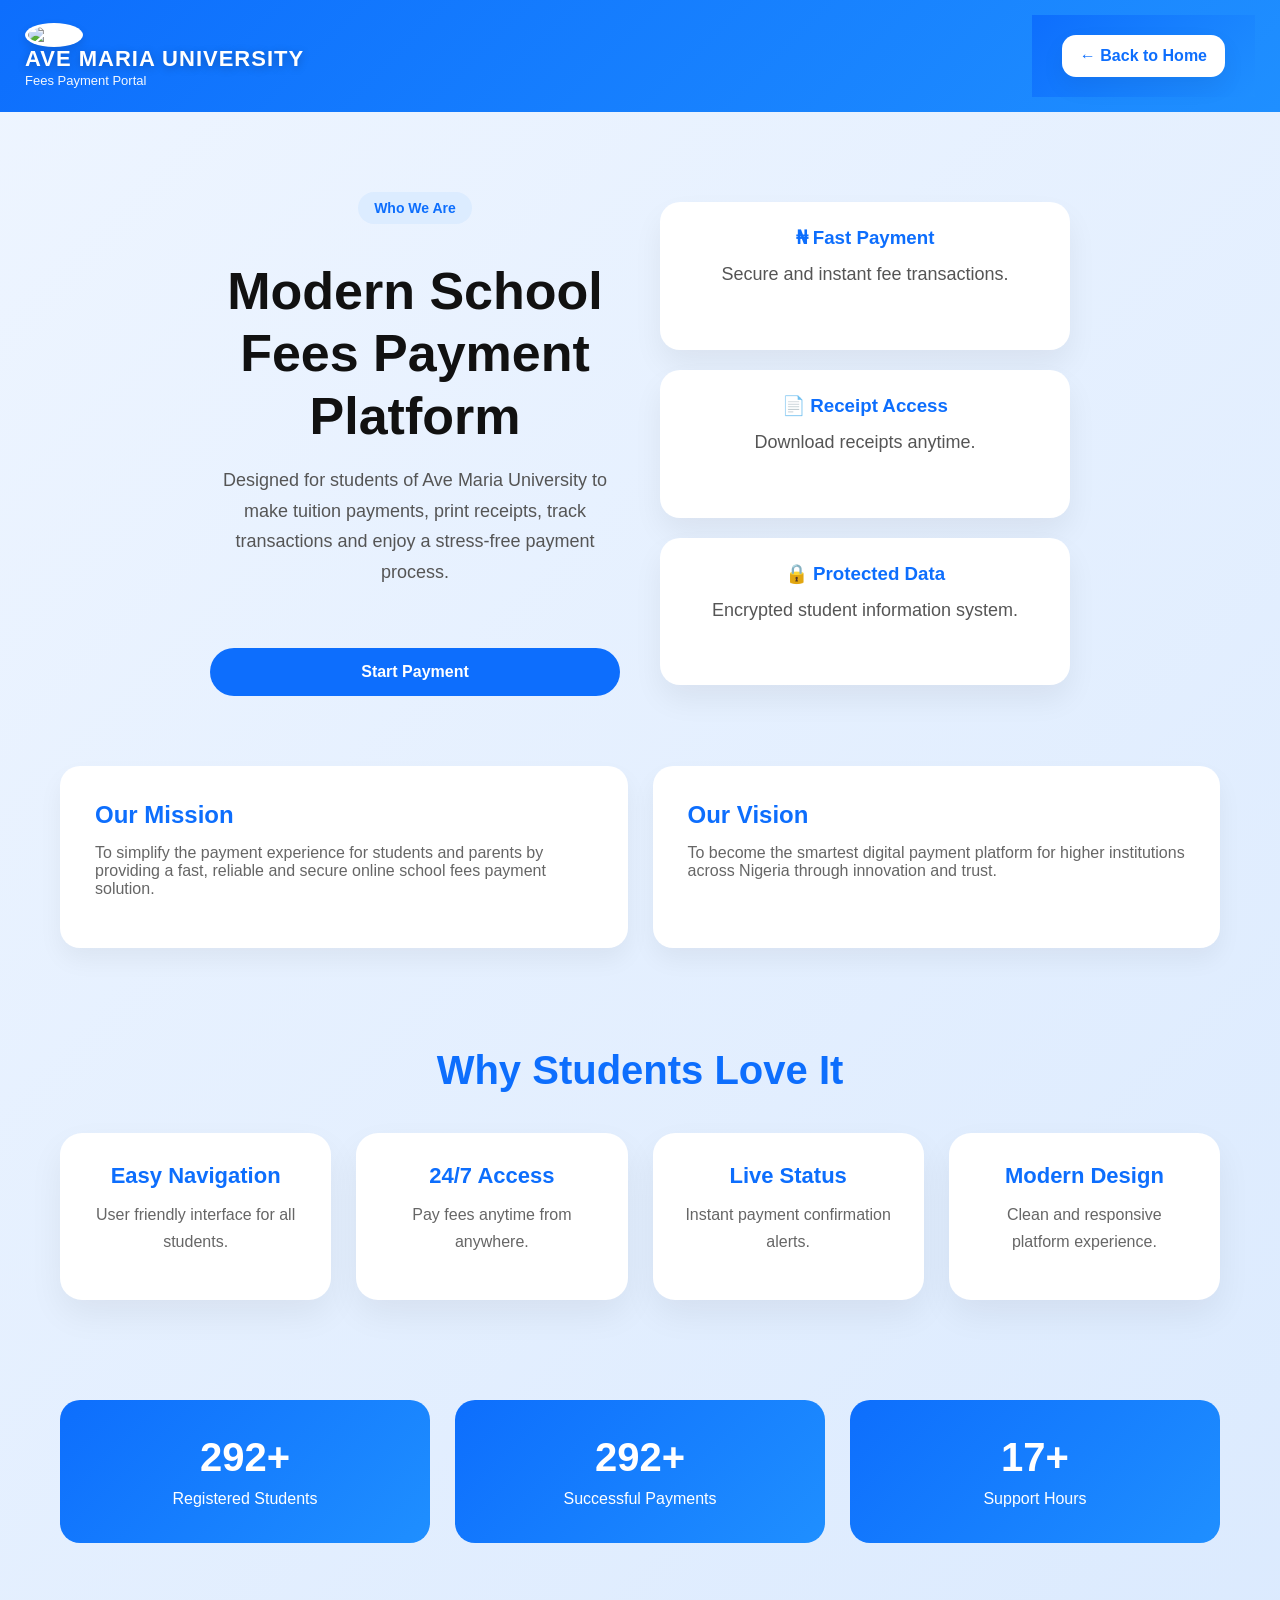
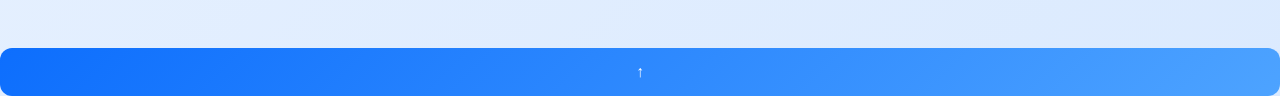
==== commit 3106233a: "Fix HTML formatting and update logo image source" ====
--- a/About.html
+++ b/About.html
@@ -11,7 +11,7 @@
 <!-- HEADER -->
 <header>
     <div class="logo">
-    <img src="image/logo.jpg" alt="Logo">
+    <img src="logo.JPG" alt="Logo">
 
     <div class="logo-text">
         <h2>AVE MARIA UNIVERSITY</h2>
@@ -134,4 +134,4 @@
 
 <script src="script.js"></script>
 </body>
-</html>+</html>
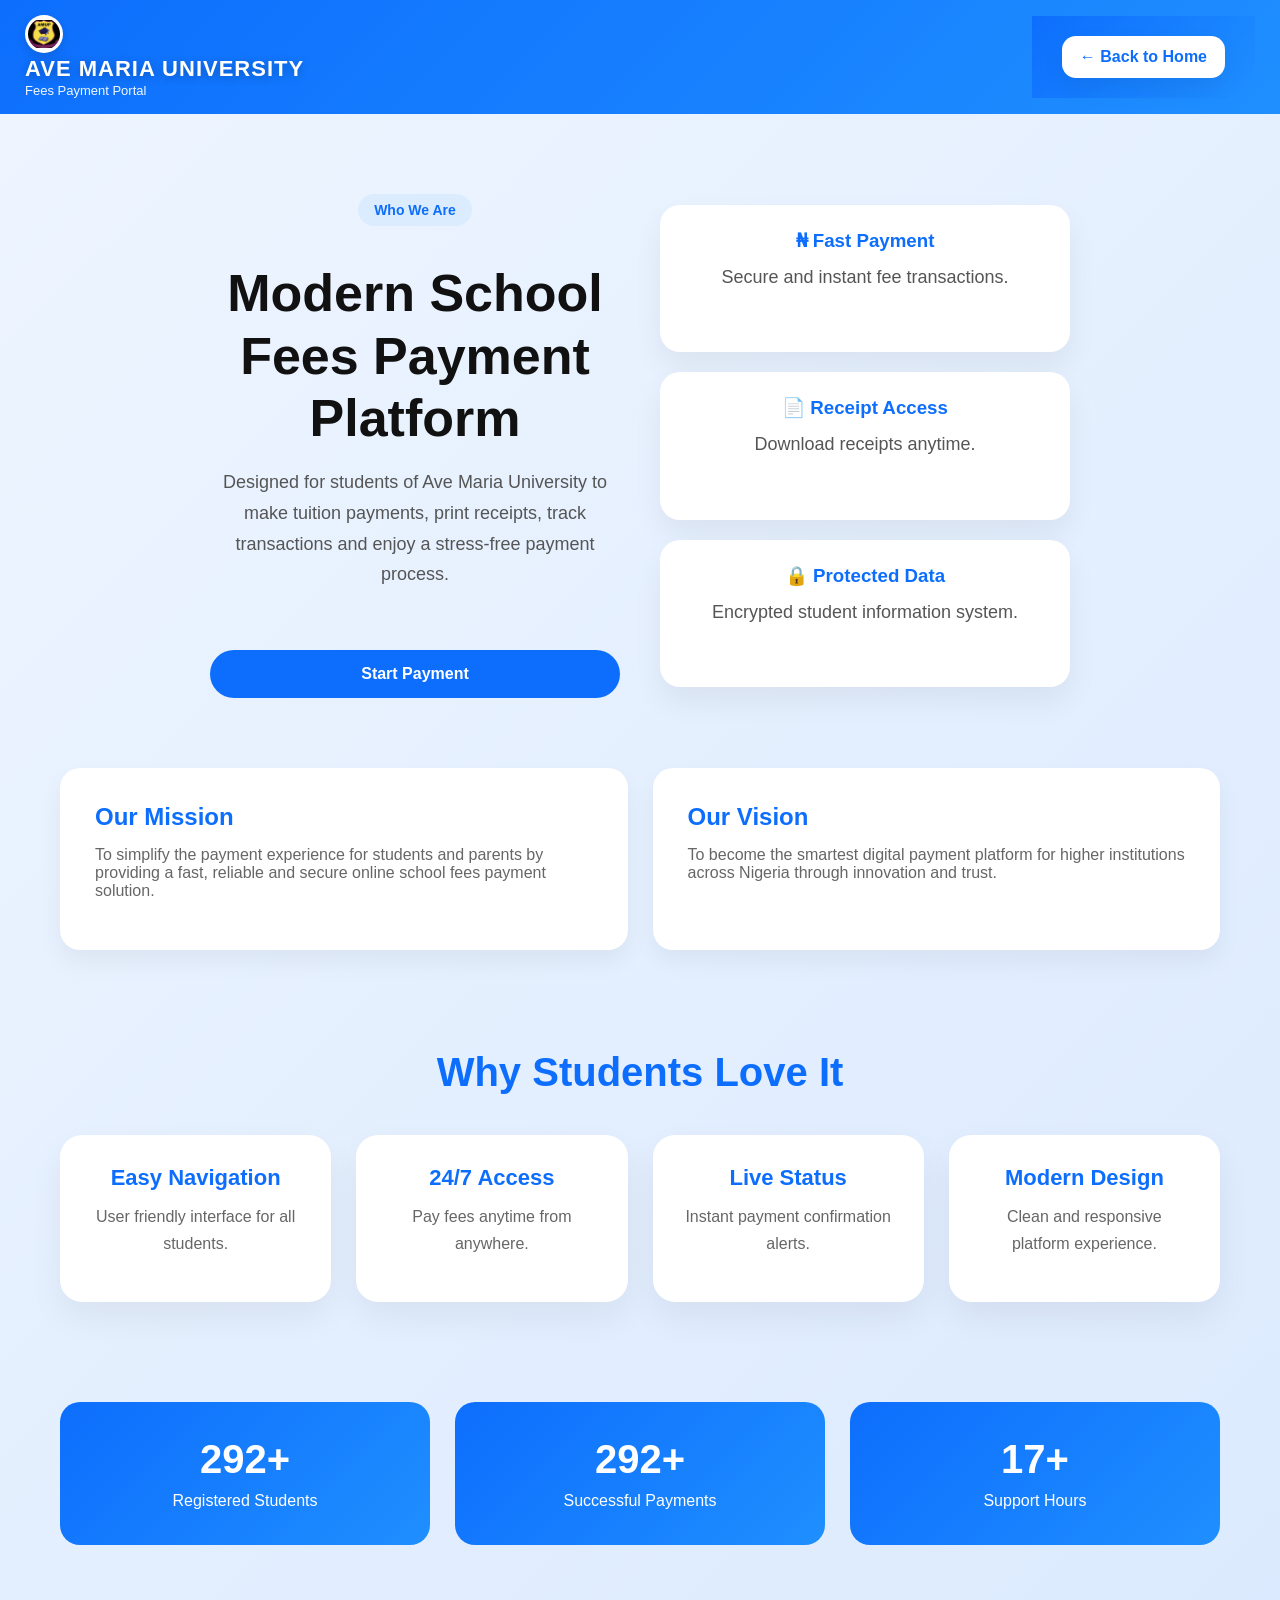
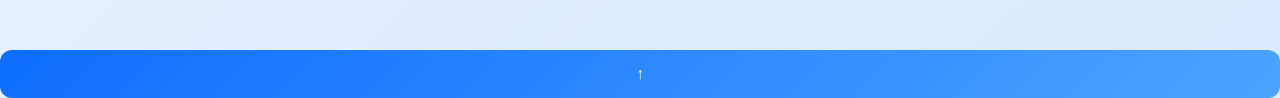
==== commit 10c2e534: "Fix HTML entity encoding and improve structure" ====
--- a/About.html
+++ b/About.html
@@ -11,7 +11,7 @@
 <!-- HEADER -->
 <header>
     <div class="logo">
-    <img src="logo.JPG" alt="Logo">
+   <img src="logo" alt="Logo">
 
     <div class="logo-text">
         <h2>AVE MARIA UNIVERSITY</h2>
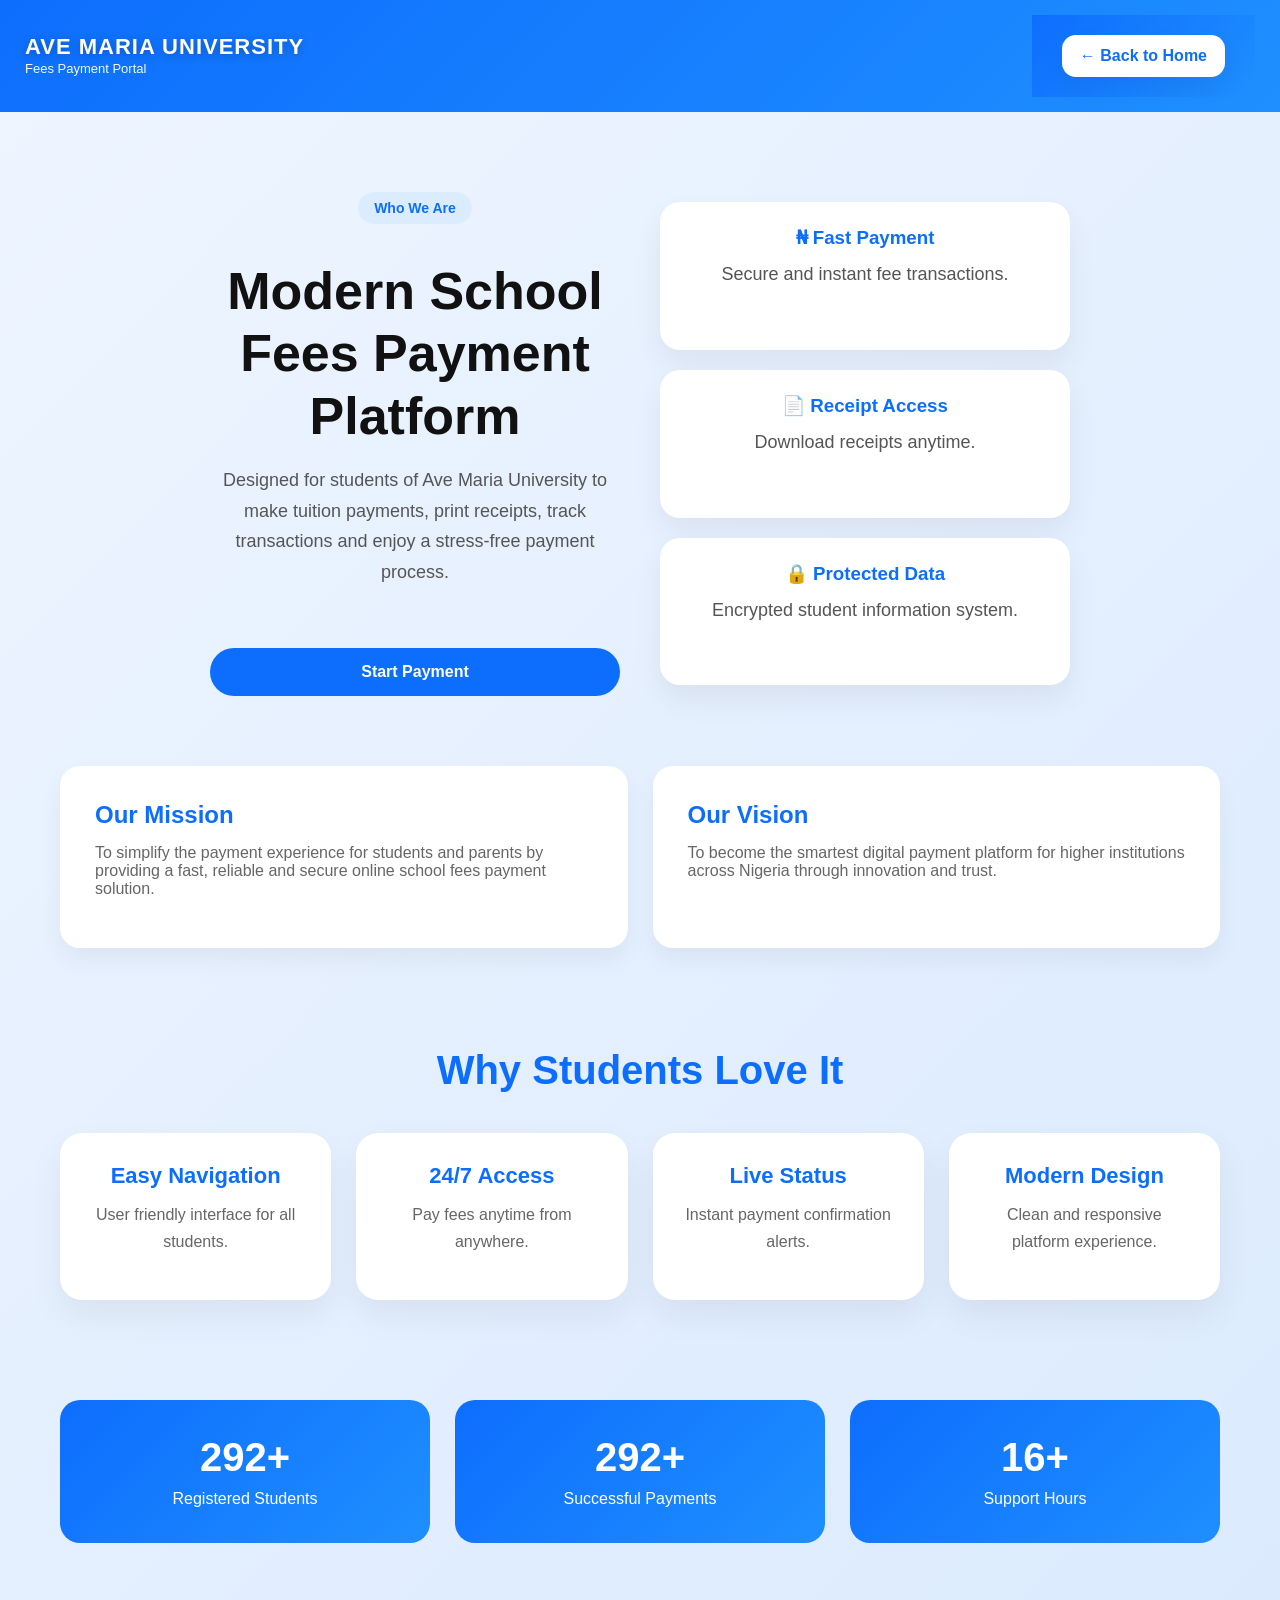
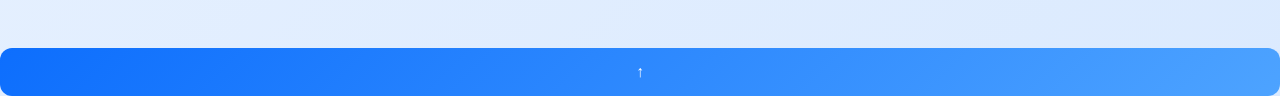
==== commit 451d006c: "Refactor About.html structure and content" ====
--- a/About.html
+++ b/About.html
@@ -10,8 +10,6 @@
 
 <!-- HEADER -->
 <header>
-    <div class="logo">
-   <img src="logo" alt="Logo">
 
     <div class="logo-text">
         <h2>AVE MARIA UNIVERSITY</h2>
